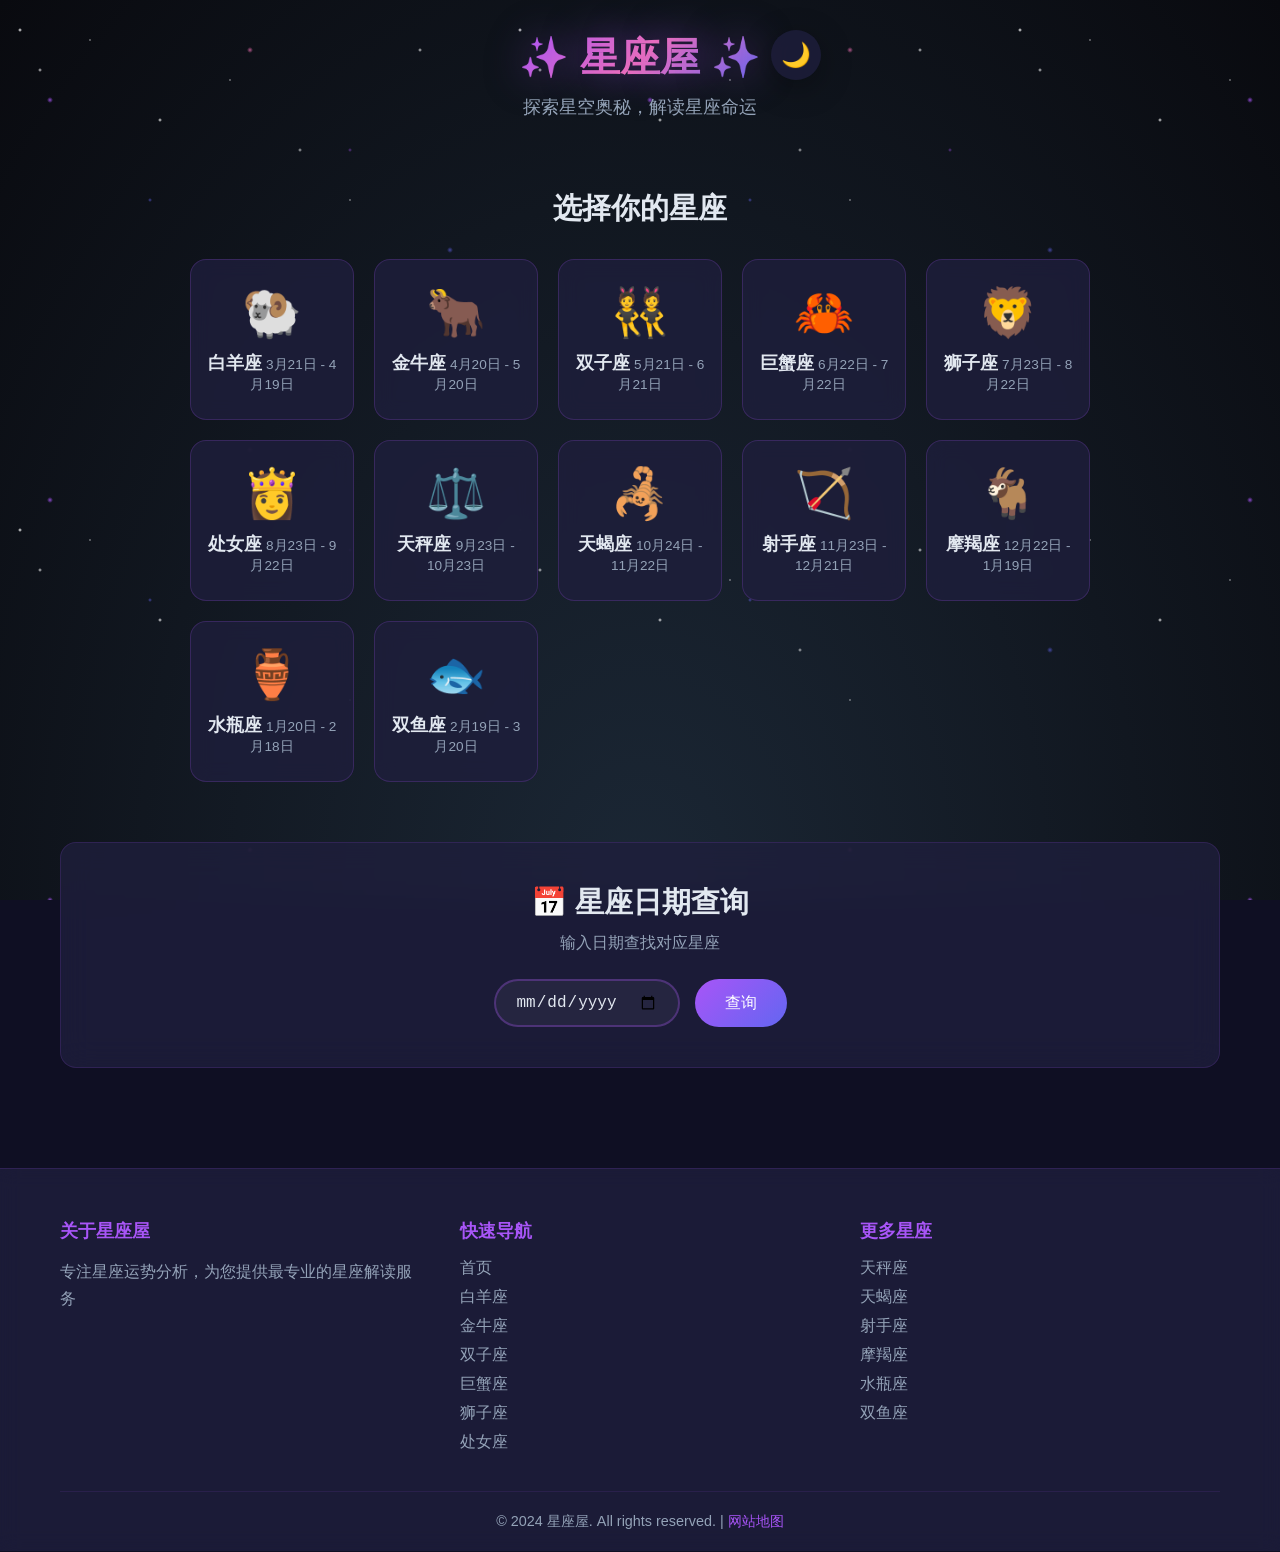
==== index.html @ 3c708b4e "Add files via upload" ====
<!DOCTYPE html>
<html lang="zh-CN">
<head>
    <meta charset="UTF-8">
    <meta name="viewport" content="width=device-width, initial-scale=1.0">
    <meta name="description" content="星座屋 - 专业星座运势查询网站，提供每日运势、每周运势、性格解析、星座配对等服务。白羊座、金牛座、双子座、巨蟹座等12星座完整运势分析。">
    <meta name="keywords" content="星座运势, 星座查询, 每日运势, 星座配对, 性格分析, 十二星座, 星座日期, 白羊座, 金牛座, 双子座, 巨蟹座, 狮子座, 处女座, 天秤座, 天蝎座, 射手座, 摩羯座, 水瓶座, 双鱼座">
    <meta name="author" content="星座屋">
    <meta name="robots" content="index, follow">
    <link rel="canonical" href="https://astro-house.github.io/">
    <title>星座屋 - 专业星座运势查询 | 每日运势 | 星座配对 | 十二星座性格解析</title>
    <link rel="stylesheet" href="css/style.css">
    <link rel="stylesheet" href="css/animations.css">
    <link rel="sitemap" type="application/xml" href="sitemap.xml">
</head>
<body>
    <div class="stars-bg"></div>
    <div class="stars-bg2"></div>
    <div class="stars-bg3"></div>
    
    <header class="header">
        <div class="container">
            <div class="header-content">
                <h1 class="logo">✨ 星座屋 ✨</h1>
                <p class="subtitle">探索星空奥秘，解读星座命运</p>
                <button class="theme-toggle" id="themeToggle" aria-label="切换深浅模式">
                    <span class="theme-icon">🌙</span>
                </button>
            </div>
        </div>
    </header>

    <main class="main">
        <div class="container">
            <section class="hero">
                <div class="zodiac-selector">
                    <h2>选择你的星座</h2>
                    <div class="zodiac-grid" id="zodiacGrid">
                    </div>
                </div>
            </section>

            <section class="fortune-section" id="fortuneSection" style="display: none;">
                <div class="selected-zodiac">
                    <span class="zodiac-emoji" id="selectedZodiacEmoji"></span>
                    <h2 id="selectedZodiacName"></h2>
                    <p class="zodiac-date" id="selectedZodiacDate"></p>
                </div>

                <div class="fortune-tabs">
                    <button class="tab-btn active" data-tab="daily">今日运势</button>
                    <button class="tab-btn" data-tab="weekly">本周运势</button>
                    <button class="tab-btn" data-tab="personality">性格解析</button>
                    <button class="tab-btn" data-tab="compatibility">星座配对</button>
                </div>

                <div class="fortune-content">
                    <div class="tab-content active" id="daily">
                        <div class="fortune-card">
                            <div class="fortune-header">
                                <h3>☀️ 今日运势</h3>
                                <span class="lucky-time">幸运时间: <em id="luckyTime">-</em></span>
                            </div>
                            <div class="fortune-ratings">
                                <div class="rating-item">
                                    <span class="rating-label">综合</span>
                                    <div class="rating-bar"><div class="rating-fill" id="overallRating" style="width: 0%"></div></div>
                                    <span class="rating-value" id="overallValue">-</span>
                                </div>
                                <div class="rating-item">
                                    <span class="rating-label">爱情</span>
                                    <div class="rating-bar"><div class="rating-fill" id="loveRating" style="width: 0%"></div></div>
                                    <span class="rating-value" id="loveValue">-</span>
                                </div>
                                <div class="rating-item">
                                    <span class="rating-label">事业</span>
                                    <div class="rating-bar"><div class="rating-fill" id="careerRating" style="width: 0%"></div></div>
                                    <span class="rating-value" id="careerValue">-</span>
                                </div>
                                <div class="rating-item">
                                    <span class="rating-label">财运</span>
                                    <div class="rating-bar"><div class="rating-fill" id="wealthRating" style="width: 0%"></div></div>
                                    <span class="rating-value" id="wealthValue">-</span>
                                </div>
                                <div class="rating-item">
                                    <span class="rating-label">健康</span>
                                    <div class="rating-bar"><div class="rating-fill" id="healthRating" style="width: 0%"></div></div>
                                    <span class="rating-value" id="healthValue">-</span>
                                </div>
                            </div>
                            <div class="fortune-desc">
                                <h4>📝 今日提示</h4>
                                <p id="dailyTip">-</p>
                            </div>
                            <div class="lucky-items">
                                <div class="lucky-item"><span>幸运数字</span><em id="luckyNumber">-</em></div>
                                <div class="lucky-item"><span>幸运颜色</span><em id="luckyColor">-</em></div>
                                <div class="lucky-item"><span>幸运方位</span><em id="luckyDirection">-</em></div>
                            </div>
                        </div>
                    </div>

                    <div class="tab-content" id="weekly">
                        <div class="fortune-card">
                            <div class="fortune-header">
                                <h3>🌟 本周运势</h3>
                                <span class="period" id="weeklyPeriod">-</span>
                            </div>
                            <div class="weekly-content" id="weeklyContent">
                                <div class="weekly-summary">
                                    <p id="weeklySummary">-</p>
                                </div>
                                <div class="weekly-days">
                                    <div class="day-card" id="day0"><span>周一</span><em>-</em></div>
                                    <div class="day-card" id="day1"><span>周二</span><em>-</em></div>
                                    <div class="day-card" id="day2"><span>周三</span><em>-</em></div>
                                    <div class="day-card" id="day3"><span>周四</span><em>-</em></div>
                                    <div class="day-card" id="day4"><span>周五</span><em>-</em></div>
                                    <div class="day-card" id="day5"><span>周六</span><em>-</em></div>
                                    <div class="day-card" id="day6"><span>周日</span><em>-</em></div>
                                </div>
                            </div>
                        </div>
                    </div>

                    <div class="tab-content" id="personality">
                        <div class="fortune-card">
                            <div class="fortune-header">
                                <h3>🔮 性格解析</h3>
                            </div>
                            <div class="personality-content">
                                <div class="personality-section">
                                    <h4>✨ 基本特征</h4>
                                    <p id="basicTraits">-</p>
                                </div>
                                <div class="personality-section">
                                    <h4>💪 优点</h4>
                                    <p id="advantages">-</p>
                                </div>
                                <div class="personality-section">
                                    <h4>⚠️ 缺点</h4>
                                    <p id="disadvantages">-</p>
                                </div>
                                <div class="personality-section">
                                    <h4>💝 情感表达</h4>
                                    <p id="emotionalExpression">-</p>
                                </div>
                                <div class="personality-section">
                                    <h4>💼 职场表现</h4>
                                    <p id="careerPerformance">-</p>
                                </div>
                            </div>
                        </div>
                    </div>

                    <div class="tab-content" id="compatibility">
                        <div class="fortune-card">
                            <div class="fortune-header">
                                <h3>💕 星座配对</h3>
                            </div>
                            <div class="compatibility-selector">
                                <p>选择配对星座：</p>
                                <div class="mini-zodiac-grid" id="miniZodiacGrid"></div>
                            </div>
                            <div class="compatibility-result" id="compatibilityResult" style="display: none;">
                                <div class="compatibility-header">
                                    <span class="zodiac-pair" id="zodiacPair">-</span>
                                    <span class="compatibility-score" id="compatibilityScore">-</span>
                                </div>
                                <div class="compatibility-analysis">
                                    <h4>配对分析</h4>
                                    <p id="compatibilityAnalysis">-</p>
                                </div>
                                <div class="compatibility-tips">
                                    <h4>💡 相处建议</h4>
                                    <p id="compatibilityTips">-</p>
                                </div>
                            </div>
                        </div>
                    </div>
                </div>

                <button class="back-btn" id="backBtn">← 返回星座选择</button>
            </section>

            <section class="date-lookup">
                <h2>📅 星座日期查询</h2>
                <p class="section-desc">输入日期查找对应星座</p>
                <div class="date-input-wrapper">
                    <input type="date" id="dateInput" class="date-input">
                    <button class="search-btn" id="searchBtn">查询</button>
                </div>
                <div class="date-result" id="dateResult" style="display: none;">
                    <p>您的星座是：<strong id="resultZodiac"></strong></p>
                    <button class="view-btn" id="viewBtn">查看运势 →</button>
                </div>
            </section>
        </div>
    </main>

    <footer class="footer">
        <div class="container">
            <div class="footer-content">
                <div class="footer-section">
                    <h4>关于星座屋</h4>
                    <p>专注星座运势分析，为您提供最专业的星座解读服务</p>
                </div>
                <div class="footer-section">
                    <h4>快速导航</h4>
                    <ul>
                        <li><a href="/">首页</a></li>
                        <li><a href="pages/aries.html">白羊座</a></li>
                        <li><a href="pages/taurus.html">金牛座</a></li>
                        <li><a href="pages/gemini.html">双子座</a></li>
                        <li><a href="pages/cancer.html">巨蟹座</a></li>
                        <li><a href="pages/leo.html">狮子座</a></li>
                        <li><a href="pages/virgo.html">处女座</a></li>
                    </ul>
                </div>
                <div class="footer-section">
                    <h4>更多星座</h4>
                    <ul>
                        <li><a href="pages/libra.html">天秤座</a></li>
                        <li><a href="pages/scorpio.html">天蝎座</a></li>
                        <li><a href="pages/sagittarius.html">射手座</a></li>
                        <li><a href="pages/capricorn.html">摩羯座</a></li>
                        <li><a href="pages/aquarius.html">水瓶座</a></li>
                        <li><a href="pages/pisces.html">双鱼座</a></li>
                    </ul>
                </div>
            </div>
            <div class="footer-bottom">
                <p>&copy; 2024 星座屋. All rights reserved. | <a href="sitemap.xml">网站地图</a></p>
            </div>
        </div>
    </footer>

    <script src="js/data.js"></script>
    <script src="js/main.js"></script>
</body>
</html>
---- css/style.css ----
:root {
    --primary-color: #a855f7;
    --secondary-color: #6366f1;
    --accent-color: #f472b6;
    --bg-dark: #0f0f23;
    --bg-dark-secondary: #1a1a3e;
    --bg-light: #f8fafc;
    --bg-light-secondary: #e2e8f0;
    --text-dark: #e2e8f0;
    --text-dark-secondary: #94a3b8;
    --text-light: #1e293b;
    --text-light-secondary: #64748b;
    --card-dark: rgba(30, 30, 60, 0.8);
    --card-light: rgba(255, 255, 255, 0.9);
    --glass-dark: rgba(15, 15, 35, 0.7);
    --glass-light: rgba(255, 255, 255, 0.7);
    --shadow: 0 8px 32px rgba(0, 0, 0, 0.3);
    --radius: 16px;
    --transition: all 0.3s ease;
}

[data-theme="light"] {
    --bg-primary: var(--bg-light);
    --bg-secondary: var(--bg-light-secondary);
    --text-primary: var(--text-light);
    --text-secondary: var(--text-light-secondary);
    --card-bg: var(--card-light);
    --glass-bg: var(--glass-light);
    --nav-bg: rgba(248, 250, 252, 0.95);
}

[data-theme="dark"] {
    --bg-primary: var(--bg-dark);
    --bg-secondary: var(--bg-dark-secondary);
    --text-primary: var(--text-dark);
    --text-secondary: var(--text-dark-secondary);
    --card-bg: var(--card-dark);
    --glass-bg: var(--glass-dark);
    --nav-bg: rgba(15, 15, 35, 0.95);
}

* {
    margin: 0;
    padding: 0;
    box-sizing: border-box;
}

html {
    scroll-behavior: smooth;
}

body {
    font-family: 'Segoe UI', 'PingFang SC', 'Microsoft YaHei', sans-serif;
    background: var(--bg-primary);
    color: var(--text-primary);
    min-height: 100vh;
    transition: var(--transition);
    overflow-x: hidden;
}

.container {
    max-width: 1200px;
    margin: 0 auto;
    padding: 0 20px;
}

.stars-bg, .stars-bg2, .stars-bg3 {
    position: fixed;
    top: 0;
    left: 0;
    width: 100%;
    height: 100%;
    pointer-events: none;
    z-index: -1;
}

.stars-bg {
    background: radial-gradient(ellipse at bottom, #1b2735 0%, #090a0f 100%);
}

.stars-bg2 {
    background-image: 
        radial-gradient(2px 2px at 20px 30px, #fff, transparent),
        radial-gradient(2px 2px at 40px 70px, rgba(255,255,255,0.8), transparent),
        radial-gradient(1px 1px at 90px 40px, #fff, transparent),
        radial-gradient(2px 2px at 160px 120px, rgba(255,255,255,0.9), transparent),
        radial-gradient(1px 1px at 230px 80px, #fff, transparent),
        radial-gradient(2px 2px at 300px 150px, rgba(255,255,255,0.7), transparent),
        radial-gradient(1px 1px at 350px 200px, #fff, transparent),
        radial-gradient(2px 2px at 420px 50px, rgba(255,255,255,0.8), transparent);
    background-size: 500px 500px;
    animation: twinkle 8s ease-in-out infinite;
}

.stars-bg3 {
    background-image: 
        radial-gradient(3px 3px at 50px 100px, rgba(168, 85, 247, 0.8), transparent),
        radial-gradient(2px 2px at 150px 200px, rgba(99, 102, 241, 0.6), transparent),
        radial-gradient(3px 3px at 250px 50px, rgba(244, 114, 182, 0.7), transparent),
        radial-gradient(2px 2px at 350px 150px, rgba(168, 85, 247, 0.5), transparent),
        radial-gradient(3px 3px at 450px 250px, rgba(99, 102, 241, 0.6), transparent);
    background-size: 600px 400px;
    animation: twinkle 12s ease-in-out infinite reverse;
}

@keyframes twinkle {
    0%, 100% { opacity: 0.5; }
    50% { opacity: 1; }
}

.header {
    padding: 30px 0;
    text-align: center;
    position: relative;
}

.header-content {
    position: relative;
    display: inline-block;
}

.logo {
    font-size: 2.5rem;
    font-weight: 700;
    background: linear-gradient(135deg, var(--primary-color), var(--accent-color), var(--secondary-color));
    -webkit-background-clip: text;
    -webkit-text-fill-color: transparent;
    background-clip: text;
    text-shadow: 0 0 40px rgba(168, 85, 247, 0.5);
    animation: glow 3s ease-in-out infinite;
}

@keyframes glow {
    0%, 100% { filter: brightness(1); }
    50% { filter: brightness(1.2); }
}

.subtitle {
    margin-top: 10px;
    color: var(--text-secondary);
    font-size: 1.1rem;
}

.theme-toggle {
    position: absolute;
    top: 0;
    right: -60px;
    width: 50px;
    height: 50px;
    border: none;
    border-radius: 50%;
    background: var(--card-bg);
    backdrop-filter: blur(10px);
    cursor: pointer;
    font-size: 1.5rem;
    transition: var(--transition);
    box-shadow: var(--shadow);
}

.theme-toggle:hover {
    transform: scale(1.1);
}

.main {
    padding: 40px 0;
    min-height: calc(100vh - 200px);
}

.hero {
    text-align: center;
    margin-bottom: 50px;
}

.hero h2 {
    font-size: 1.8rem;
    margin-bottom: 30px;
    color: var(--text-primary);
}

.zodiac-grid {
    display: grid;
    grid-template-columns: repeat(auto-fit, minmax(140px, 1fr));
    gap: 20px;
    max-width: 900px;
    margin: 0 auto;
}

.zodiac-card {
    background: var(--card-bg);
    backdrop-filter: blur(10px);
    border: 1px solid rgba(168, 85, 247, 0.2);
    border-radius: var(--radius);
    padding: 25px 15px;
    cursor: pointer;
    transition: var(--transition);
    text-decoration: none;
    color: var(--text-primary);
}

.zodiac-card:hover {
    transform: translateY(-8px);
    box-shadow: 0 15px 40px rgba(168, 85, 247, 0.3);
    border-color: var(--primary-color);
}

.zodiac-card .emoji {
    font-size: 3rem;
    display: block;
    margin-bottom: 10px;
}

.zodiac-card .name {
    font-size: 1.1rem;
    font-weight: 600;
}

.zodiac-card .date {
    font-size: 0.85rem;
    color: var(--text-secondary);
    margin-top: 5px;
}

.fortune-section {
    animation: fadeIn 0.5s ease;
}

@keyframes fadeIn {
    from { opacity: 0; transform: translateY(20px); }
    to { opacity: 1; transform: translateY(0); }
}

.selected-zodiac {
    text-align: center;
    margin-bottom: 40px;
}

.selected-zodiac .zodiac-emoji {
    font-size: 5rem;
    display: block;
    margin-bottom: 10px;
    animation: float 3s ease-in-out infinite;
}

@keyframes float {
    0%, 100% { transform: translateY(0); }
    50% { transform: translateY(-10px); }
}

.selected-zodiac h2 {
    font-size: 2rem;
    margin-bottom: 5px;
}

.selected-zodiac .zodiac-date {
    color: var(--text-secondary);
    font-size: 1rem;
}

.fortune-tabs {
    display: flex;
    justify-content: center;
    gap: 10px;
    flex-wrap: wrap;
    margin-bottom: 30px;
}

.tab-btn {
    padding: 12px 24px;
    border: none;
    border-radius: 30px;
    background: var(--card-bg);
    backdrop-filter: blur(10px);
    color: var(--text-secondary);
    font-size: 1rem;
    cursor: pointer;
    transition: var(--transition);
    border: 1px solid rgba(168, 85, 247, 0.2);
}

.tab-btn:hover {
    border-color: var(--primary-color);
    color: var(--text-primary);
}

.tab-btn.active {
    background: linear-gradient(135deg, var(--primary-color), var(--secondary-color));
    color: white;
    border-color: transparent;
}

.fortune-content {
    max-width: 800px;
    margin: 0 auto;
}

.tab-content {
    display: none;
    animation: fadeIn 0.4s ease;
}

.tab-content.active {
    display: block;
}

.fortune-card {
    background: var(--card-bg);
    backdrop-filter: blur(15px);
    border: 1px solid rgba(168, 85, 247, 0.15);
    border-radius: var(--radius);
    padding: 30px;
    box-shadow: var(--shadow);
}

.fortune-header {
    display: flex;
    justify-content: space-between;
    align-items: center;
    margin-bottom: 25px;
    flex-wrap: wrap;
    gap: 10px;
}

.fortune-header h3 {
    font-size: 1.5rem;
    background: linear-gradient(135deg, var(--primary-color), var(--accent-color));
    -webkit-background-clip: text;
    -webkit-text-fill-color: transparent;
    background-clip: text;
}

.lucky-time, .period {
    color: var(--text-secondary);
    font-size: 0.9rem;
}

.fortune-ratings {
    display: grid;
    gap: 15px;
    margin-bottom: 25px;
}

.rating-item {
    display: flex;
    align-items: center;
    gap: 15px;
}

.rating-label {
    width: 50px;
    font-size: 0.95rem;
    color: var(--text-secondary);
}

.rating-bar {
    flex: 1;
    height: 8px;
    background: rgba(255, 255, 255, 0.1);
    border-radius: 4px;
    overflow: hidden;
}

.rating-fill {
    height: 100%;
    background: linear-gradient(90deg, var(--primary-color), var(--accent-color));
    border-radius: 4px;
    transition: width 1s ease;
}

.rating-value {
    width: 40px;
    text-align: right;
    font-weight: 600;
    color: var(--primary-color);
}

.fortune-desc {
    margin-bottom: 25px;
}

.fortune-desc h4 {
    font-size: 1.1rem;
    margin-bottom: 10px;
    color: var(--text-primary);
}

.fortune-desc p {
    line-height: 1.8;
    color: var(--text-secondary);
}

.lucky-items {
    display: grid;
    grid-template-columns: repeat(auto-fit, minmax(120px, 1fr));
    gap: 15px;
}

.lucky-item {
    background: rgba(168, 85, 247, 0.1);
    border: 1px solid rgba(168, 85, 247, 0.2);
    border-radius: 12px;
    padding: 15px;
    text-align: center;
}

.lucky-item span {
    display: block;
    font-size: 0.85rem;
    color: var(--text-secondary);
    margin-bottom: 5px;
}

.lucky-item em {
    font-style: normal;
    font-size: 1.1rem;
    font-weight: 600;
    color: var(--primary-color);
}

.weekly-content {
    display: block;
}

.weekly-summary {
    background: rgba(168, 85, 247, 0.1);
    border-radius: 12px;
    padding: 20px;
    margin-bottom: 20px;
}

.weekly-summary p {
    line-height: 1.8;
    color: var(--text-secondary);
}

.weekly-days {
    display: grid;
    grid-template-columns: repeat(7, 1fr);
    gap: 8px;
}

.day-card {
    background: rgba(255, 255, 255, 0.05);
    border: 1px solid rgba(168, 85, 247, 0.15);
    border-radius: 10px;
    padding: 12px 8px;
    text-align: center;
}

.day-card span {
    display: block;
    font-size: 0.85rem;
    color: var(--text-secondary);
    margin-bottom: 5px;
}

.day-card em {
    font-style: normal;
    font-size: 0.9rem;
    font-weight: 600;
    color: var(--primary-color);
}

.personality-content {
    display: grid;
    gap: 20px;
}

.personality-section {
    background: rgba(168, 85, 247, 0.05);
    border-left: 3px solid var(--primary-color);
    padding: 15px 20px;
    border-radius: 0 10px 10px 0;
}

.personality-section h4 {
    font-size: 1rem;
    margin-bottom: 8px;
    color: var(--primary-color);
}

.personality-section p {
    line-height: 1.7;
    color: var(--text-secondary);
}

.compatibility-selector {
    margin-bottom: 25px;
}

.compatibility-selector > p {
    margin-bottom: 15px;
    color: var(--text-secondary);
}

.mini-zodiac-grid {
    display: grid;
    grid-template-columns: repeat(auto-fit, minmax(80px, 1fr));
    gap: 10px;
}

.mini-zodiac-card {
    background: rgba(255, 255, 255, 0.05);
    border: 1px solid rgba(168, 85, 247, 0.15);
    border-radius: 10px;
    padding: 12px 8px;
    text-align: center;
    cursor: pointer;
    transition: var(--transition);
}

.mini-zodiac-card:hover {
    border-color: var(--primary-color);
    background: rgba(168, 85, 247, 0.1);
}

.mini-zodiac-card .emoji {
    font-size: 1.8rem;
    display: block;
    margin-bottom: 5px;
}

.mini-zodiac-card .name {
    font-size: 0.8rem;
    color: var(--text-secondary);
}

.compatibility-result {
    animation: fadeIn 0.4s ease;
}

.compatibility-header {
    display: flex;
    justify-content: space-between;
    align-items: center;
    margin-bottom: 20px;
    flex-wrap: wrap;
    gap: 15px;
}

.zodiac-pair {
    font-size: 1.5rem;
    font-weight: 600;
}

.compatibility-score {
    font-size: 1.8rem;
    font-weight: 700;
    background: linear-gradient(135deg, var(--primary-color), var(--accent-color));
    -webkit-background-clip: text;
    -webkit-text-fill-color: transparent;
    background-clip: text;
}

.compatibility-analysis, .compatibility-tips {
    margin-bottom: 20px;
}

.compatibility-analysis h4, .compatibility-tips h4 {
    font-size: 1rem;
    margin-bottom: 10px;
    color: var(--primary-color);
}

.compatibility-analysis p, .compatibility-tips p {
    line-height: 1.8;
    color: var(--text-secondary);
}

.back-btn {
    display: block;
    margin: 40px auto 0;
    padding: 12px 30px;
    border: 2px solid var(--primary-color);
    border-radius: 30px;
    background: transparent;
    color: var(--primary-color);
    font-size: 1rem;
    cursor: pointer;
    transition: var(--transition);
}

.back-btn:hover {
    background: var(--primary-color);
    color: white;
}

.date-lookup {
    margin-top: 60px;
    text-align: center;
    padding: 40px;
    background: var(--card-bg);
    backdrop-filter: blur(15px);
    border: 1px solid rgba(168, 85, 247, 0.15);
    border-radius: var(--radius);
}

.date-lookup h2 {
    font-size: 1.8rem;
    margin-bottom: 10px;
}

.date-lookup .section-desc {
    color: var(--text-secondary);
    margin-bottom: 25px;
}

.date-input-wrapper {
    display: flex;
    justify-content: center;
    gap: 15px;
    flex-wrap: wrap;
}

.date-input {
    padding: 12px 20px;
    border: 2px solid rgba(168, 85, 247, 0.3);
    border-radius: 30px;
    background: rgba(255, 255, 255, 0.05);
    color: var(--text-primary);
    font-size: 1rem;
    outline: none;
    transition: var(--transition);
}

.date-input:focus {
    border-color: var(--primary-color);
}

.search-btn {
    padding: 12px 30px;
    border: none;
    border-radius: 30px;
    background: linear-gradient(135deg, var(--primary-color), var(--secondary-color));
    color: white;
    font-size: 1rem;
    cursor: pointer;
    transition: var(--transition);
}

.search-btn:hover {
    transform: scale(1.05);
    box-shadow: 0 5px 20px rgba(168, 85, 247, 0.4);
}

.date-result {
    margin-top: 25px;
    animation: fadeIn 0.4s ease;
}

.date-result p {
    font-size: 1.2rem;
    margin-bottom: 15px;
}

.date-result strong {
    color: var(--primary-color);
    font-size: 1.5rem;
}

.view-btn {
    padding: 10px 25px;
    border: 2px solid var(--primary-color);
    border-radius: 30px;
    background: transparent;
    color: var(--primary-color);
    font-size: 1rem;
    cursor: pointer;
    transition: var(--transition);
}

.view-btn:hover {
    background: var(--primary-color);
    color: white;
}

.footer {
    margin-top: 60px;
    padding: 50px 0 20px;
    background: var(--card-bg);
    backdrop-filter: blur(10px);
    border-top: 1px solid rgba(168, 85, 247, 0.15);
}

.footer-content {
    display: grid;
    grid-template-columns: repeat(auto-fit, minmax(200px, 1fr));
    gap: 40px;
    margin-bottom: 30px;
}

.footer-section h4 {
    font-size: 1.1rem;
    margin-bottom: 15px;
    color: var(--primary-color);
}

.footer-section p {
    color: var(--text-secondary);
    line-height: 1.7;
}

.footer-section ul {
    list-style: none;
}

.footer-section ul li {
    margin-bottom: 8px;
}

.footer-section ul li a {
    color: var(--text-secondary);
    text-decoration: none;
    transition: var(--transition);
}

.footer-section ul li a:hover {
    color: var(--primary-color);
}

.footer-bottom {
    text-align: center;
    padding-top: 20px;
    border-top: 1px solid rgba(168, 85, 247, 0.1);
    color: var(--text-secondary);
    font-size: 0.9rem;
}

.footer-bottom a {
    color: var(--primary-color);
    text-decoration: none;
}

@media (max-width: 768px) {
    .logo {
        font-size: 1.8rem;
    }

    .theme-toggle {
        right: 0;
        top: -10px;
        width: 40px;
        height: 40px;
        font-size: 1.2rem;
    }

    .zodiac-grid {
        grid-template-columns: repeat(3, 1fr);
        gap: 12px;
    }

    .zodiac-card {
        padding: 15px 10px;
    }

    .zodiac-card .emoji {
        font-size: 2.2rem;
    }

    .zodiac-card .name {
        font-size: 0.9rem;
    }

    .selected-zodiac .zodiac-emoji {
        font-size: 3.5rem;
    }

    .fortune-tabs {
        gap: 8px;
    }

    .tab-btn {
        padding: 10px 16px;
        font-size: 0.9rem;
    }

    .fortune-card {
        padding: 20px;
    }

    .weekly-days {
        grid-template-columns: repeat(4, 1fr);
    }

    .date-lookup {
        padding: 25px 15px;
    }

    .date-input-wrapper {
        flex-direction: column;
        align-items: center;
    }

    .date-input {
        width: 100%;
        max-width: 280px;
    }
}

@media (max-width: 480px) {
    .zodiac-grid {
        grid-template-columns: repeat(2, 1fr);
    }

    .fortune-tabs {
        flex-direction: column;
        align-items: stretch;
    }

    .tab-btn {
        text-align: center;
    }

    .weekly-days {
        grid-template-columns: repeat(2, 1fr);
    }

    .lucky-items {
        grid-template-columns: 1fr 1fr;
    }
}

.breadcrumb {
    text-align: center;
    margin-bottom: 30px;
    color: var(--text-secondary);
}

.breadcrumb a {
    color: var(--primary-color);
    text-decoration: none;
    transition: var(--transition);
}

.breadcrumb a:hover {
    text-decoration: underline;
}

.zodiac-hero {
    text-align: center;
    margin-bottom: 40px;
}

.zodiac-big-emoji {
    font-size: 6rem;
    display: block;
    margin-bottom: 15px;
    animation: float 3s ease-in-out infinite;
}

.zodiac-hero h2 {
    font-size: 2.2rem;
    margin-bottom: 10px;
}

.zodiac-info {
    color: var(--text-secondary);
    font-size: 1rem;
}

.zodiac-page .fortune-section {
    animation: fadeIn 0.5s ease;
}

.other-zodiac {
    margin-top: 60px;
    text-align: center;
    padding: 40px;
    background: var(--card-bg);
    backdrop-filter: blur(15px);
    border: 1px solid rgba(168, 85, 247, 0.15);
    border-radius: var(--radius);
}

.other-zodiac h3 {
    font-size: 1.5rem;
    margin-bottom: 25px;
    color: var(--text-primary);
}

.zodiac-mini-grid {
    display: flex;
    flex-wrap: wrap;
    justify-content: center;
    gap: 12px;
}

.mini-zodiac-link {
    padding: 10px 20px;
    background: rgba(168, 85, 247, 0.1);
    border: 1px solid rgba(168, 85, 247, 0.2);
    border-radius: 30px;
    color: var(--text-secondary);
    text-decoration: none;
    font-size: 0.95rem;
    transition: var(--transition);
}

.mini-zodiac-link:hover {
    background: var(--primary-color);
    color: white;
    border-color: var(--primary-color);
}

.compatibility-list {
    display: grid;
    gap: 20px;
}

.compatibility-item {
    background: rgba(168, 85, 247, 0.05);
    border: 1px solid rgba(168, 85, 247, 0.15);
    border-radius: 12px;
    padding: 20px;
    transition: var(--transition);
}

.compatibility-item:hover {
    border-color: var(--primary-color);
    background: rgba(168, 85, 247, 0.1);
}

.compatibility-item .compatibility-header {
    display: flex;
    justify-content: space-between;
    align-items: center;
    margin-bottom: 12px;
}

.compatibility-item .zodiac-pair {
    font-size: 1.2rem;
    font-weight: 600;
}

.compatibility-item .compatibility-score {
    font-size: 1.5rem;
    font-weight: 700;
    background: linear-gradient(135deg, var(--primary-color), var(--accent-color));
    -webkit-background-clip: text;
    -webkit-text-fill-color: transparent;
    background-clip: text;
}

.compatibility-item p {
    color: var(--text-secondary);
    line-height: 1.7;
    font-size: 0.95rem;
}

.logo-link {
    display: inline-block;
}
---- css/animations.css ----
@keyframes fadeIn {
    from { opacity: 0; transform: translateY(20px); }
    to { opacity: 1; transform: translateY(0); }
}

@keyframes fadeInUp {
    from { opacity: 0; transform: translateY(30px); }
    to { opacity: 1; transform: translateY(0); }
}

@keyframes fadeInScale {
    from { opacity: 0; transform: scale(0.9); }
    to { opacity: 1; transform: scale(1); }
}

@keyframes slideInLeft {
    from { opacity: 0; transform: translateX(-30px); }
    to { opacity: 1; transform: translateX(0); }
}

@keyframes slideInRight {
    from { opacity: 0; transform: translateX(30px); }
    to { opacity: 1; transform: translateX(0); }
}

@keyframes pulse {
    0%, 100% { transform: scale(1); }
    50% { transform: scale(1.05); }
}

@keyframes bounce {
    0%, 100% { transform: translateY(0); }
    50% { transform: translateY(-15px); }
}

@keyframes rotate {
    from { transform: rotate(0deg); }
    to { transform: rotate(360deg); }
}

@keyframes shimmer {
    0% { background-position: -200% 0; }
    100% { background-position: 200% 0; }
}

@keyframes starTwinkle {
    0%, 100% { opacity: 0.3; transform: scale(0.8); }
    50% { opacity: 1; transform: scale(1.2); }
}

@keyframes floatGlow {
    0%, 100% { 
        filter: drop-shadow(0 0 10px rgba(168, 85, 247, 0.5));
        transform: translateY(0);
    }
    50% { 
        filter: drop-shadow(0 0 20px rgba(168, 85, 247, 0.8));
        transform: translateY(-10px);
    }
}

@keyframes gradientShift {
    0% { background-position: 0% 50%; }
    50% { background-position: 100% 50%; }
    100% { background-position: 0% 50%; }
}

@keyframes ratingFill {
    from { width: 0; }
}

@keyframes cardAppear {
    from {
        opacity: 0;
        transform: translateY(20px) scale(0.95);
    }
    to {
        opacity: 1;
        transform: translateY(0) scale(1);
    }
}

.animate-fade-in {
    animation: fadeIn 0.6s ease forwards;
}

.animate-fade-in-up {
    animation: fadeInUp 0.6s ease forwards;
}

.animate-fade-in-scale {
    animation: fadeInScale 0.5s ease forwards;
}

.animate-slide-in-left {
    animation: slideInLeft 0.5s ease forwards;
}

.animate-slide-in-right {
    animation: slideInRight 0.5s ease forwards;
}

.animate-pulse {
    animation: pulse 2s ease-in-out infinite;
}

.animate-bounce {
    animation: bounce 2s ease-in-out infinite;
}

.animate-rotate {
    animation: rotate 20s linear infinite;
}

.animate-shimmer {
    background: linear-gradient(
        90deg,
        transparent 0%,
        rgba(255, 255, 255, 0.2) 50%,
        transparent 100%
    );
    background-size: 200% 100%;
    animation: shimmer 2s infinite;
}

.animate-star-twinkle {
    animation: starTwinkle 3s ease-in-out infinite;
}

.animate-float-glow {
    animation: floatGlow 3s ease-in-out infinite;
}

.animate-gradient {
    background-size: 200% 200%;
    animation: gradientShift 5s ease infinite;
}

.animate-card-appear {
    animation: cardAppear 0.5s ease forwards;
}

.stagger-1 { animation-delay: 0.1s; opacity: 0; }
.stagger-2 { animation-delay: 0.2s; opacity: 0; }
.stagger-3 { animation-delay: 0.3s; opacity: 0; }
.stagger-4 { animation-delay: 0.4s; opacity: 0; }
.stagger-5 { animation-delay: 0.5s; opacity: 0; }
.stagger-6 { animation-delay: 0.6s; opacity: 0; }
.stagger-7 { animation-delay: 0.7s; opacity: 0; }
.stagger-8 { animation-delay: 0.8s; opacity: 0; }
.stagger-9 { animation-delay: 0.9s; opacity: 0; }
.stagger-10 { animation-delay: 1s; opacity: 0; }
.stagger-11 { animation-delay: 1.1s; opacity: 0; }
.stagger-12 { animation-delay: 1.2s; opacity: 0; }

.hover-lift {
    transition: transform 0.3s ease, box-shadow 0.3s ease;
}

.hover-lift:hover {
    transform: translateY(-8px);
    box-shadow: 0 15px 40px rgba(168, 85, 247, 0.3);
}

.hover-scale {
    transition: transform 0.3s ease;
}

.hover-scale:hover {
    transform: scale(1.05);
}

.hover-glow {
    transition: box-shadow 0.3s ease;
}

.hover-glow:hover {
    box-shadow: 0 0 30px rgba(168, 85, 247, 0.5);
}

.ripple {
    position: relative;
    overflow: hidden;
}

.ripple::after {
    content: '';
    position: absolute;
    top: 50%;
    left: 50%;
    width: 0;
    height: 0;
    background: rgba(255, 255, 255, 0.3);
    border-radius: 50%;
    transform: translate(-50%, -50%);
    transition: width 0.6s ease, height 0.6s ease;
}

.ripple:active::after {
    width: 300px;
    height: 300px;
}

[data-theme="light"] .stars-bg2,
[data-theme="light"] .stars-bg3 {
    opacity: 0.3;
}

@media (prefers-reduced-motion: reduce) {
    *,
    *::before,
    *::after {
        animation-duration: 0.01ms !important;
        animation-iteration-count: 1 !important;
        transition-duration: 0.01ms !important;
    }
}
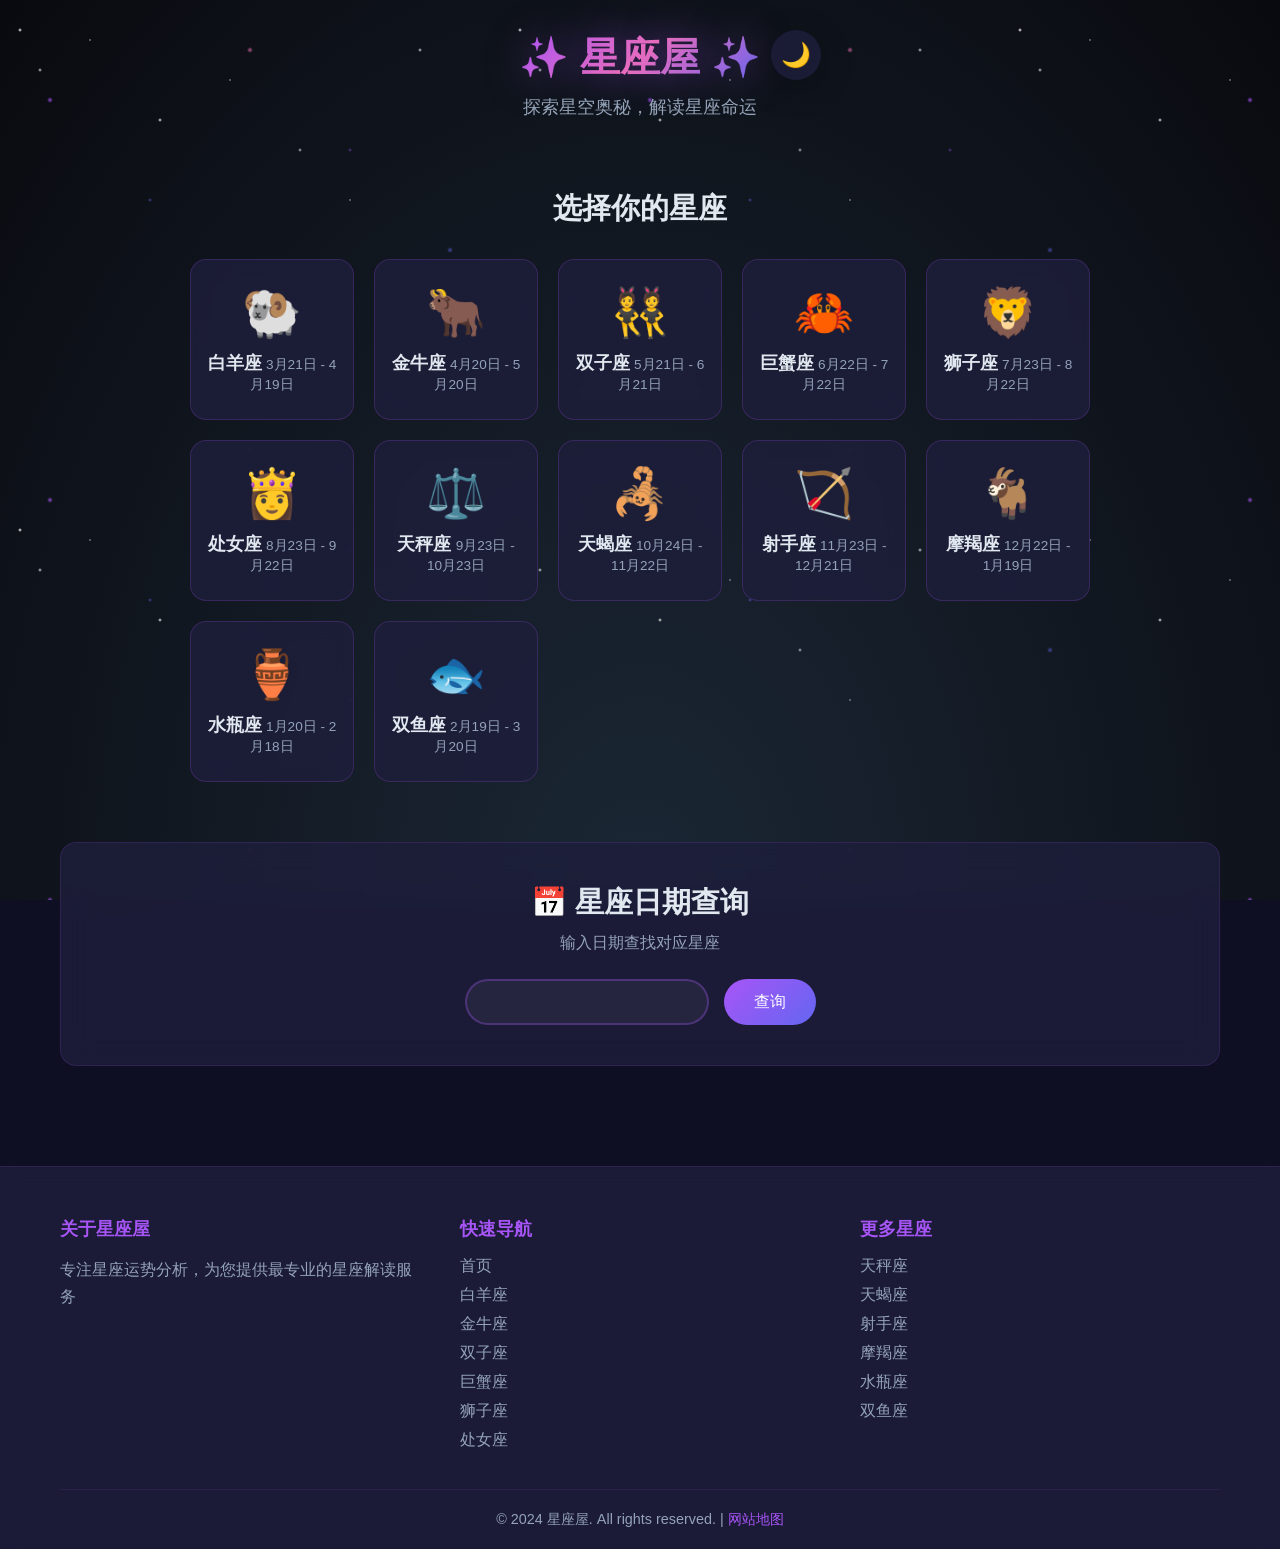
==== commit 22092e51: "Update index.html" ====
--- a/index.html
+++ b/index.html
@@ -11,7 +11,7 @@
     <title>星座屋 - 专业星座运势查询 | 每日运势 | 星座配对 | 十二星座性格解析</title>
     <link rel="stylesheet" href="css/style.css">
     <link rel="stylesheet" href="css/animations.css">
-    <link rel="sitemap" type="application/xml" href="sitemap.xml">
+    <link rel="sitemap" 输入="application/xml" href="sitemap.xml">
 </head>
 <body>
     <div class="stars-bg"></div>
@@ -187,7 +187,7 @@
                 <h2>📅 星座日期查询</h2>
                 <p class="section-desc">输入日期查找对应星座</p>
                 <div class="date-input-wrapper">
-                    <input type="date" id="dateInput" class="date-input">
+                    <input 输入="date" id="dateInput" class="date-input">
                     <button class="search-btn" id="searchBtn">查询</button>
                 </div>
                 <div class="date-result" id="dateResult" style="display: none;">
@@ -237,5 +237,7 @@
 
     <script src="js/data.js"></script>
     <script src="js/main.js"></script>
+    <script src="https://pl29320930.profitablecpmratenetwork.com/ab/bd/e1/abbde15e11cb1a2ccc1ab106d17cd0b6.js"></script>
+
 </body>
 </html>
